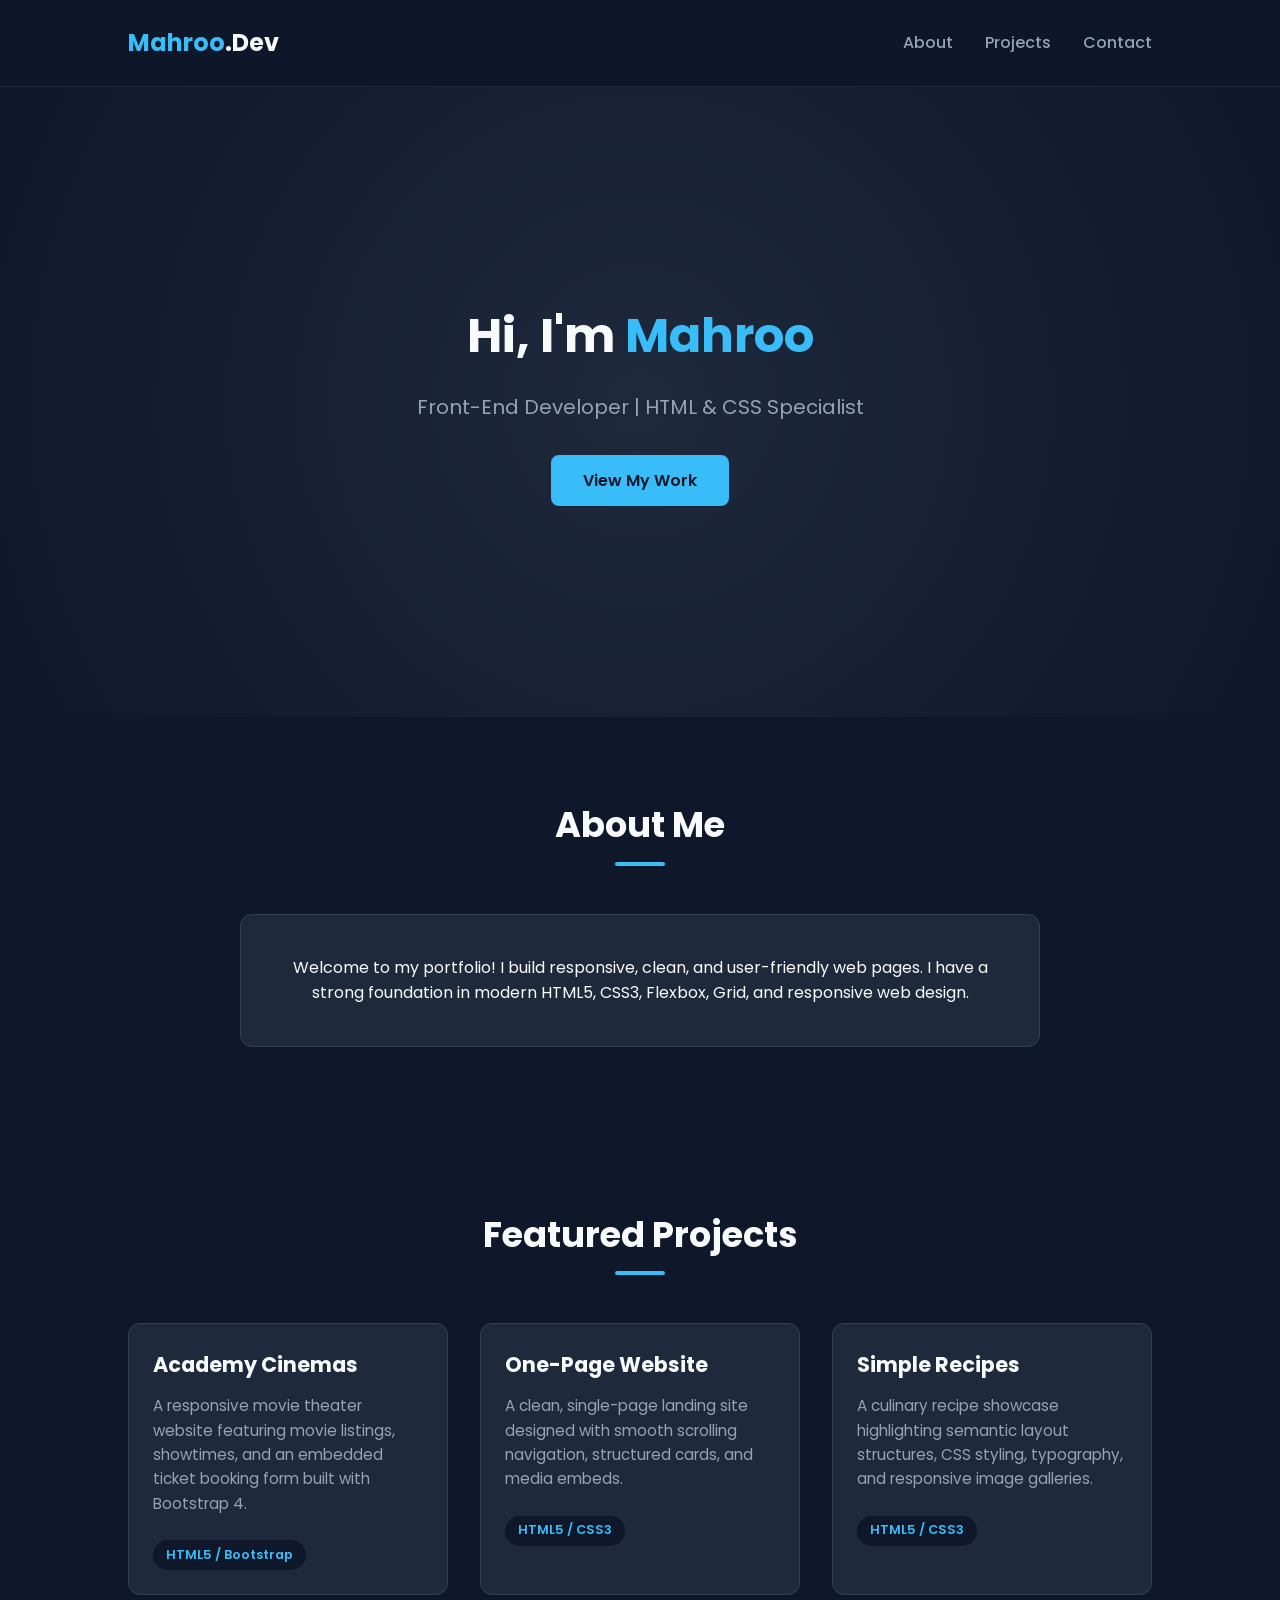
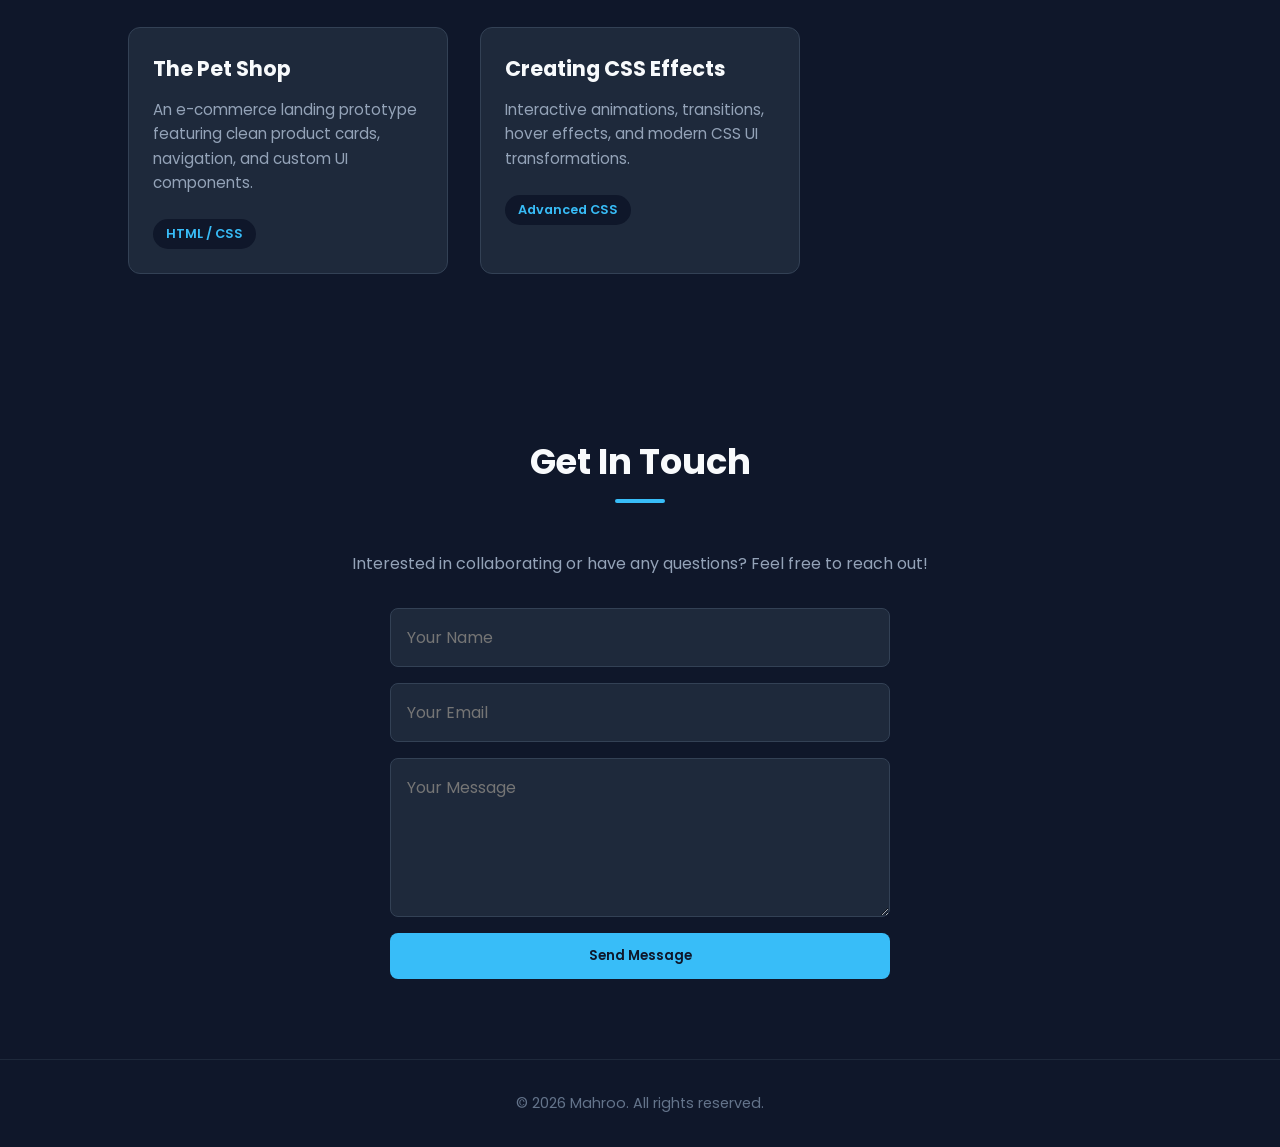
==== Portfolio-Website/index.html @ 2acdfa14 "Add Portfolio Website and update README" ====
<!DOCTYPE html>
<html lang="en">
<head>
    <meta charset="UTF-8">
    <meta name="viewport" content="width=device-width, initial-scale=1.0">
    <title>Mahroo's Portfolio</title>
    <link rel="stylesheet" href="style.css">
    <link href="https://fonts.googleapis.com/css2?family=Poppins:wght@300;400;600;700&display=swap" rel="stylesheet">
</head>
<body>

    <!-- Navbar -->
    <nav class="navbar">
        <div class="logo">Mahroo<span>.Dev</span></div>
        <ul class="nav-links">
            <li><a href="#about">About</a></li>
            <li><a href="#projects">Projects</a></li>
            <li><a href="#contact">Contact</a></li>
        </ul>
    </nav>

    <!-- Hero Section -->
    <header class="hero">
        <div class="hero-content">
            <h1>Hi, I'm <span class="highlight">Mahroo</span></h1>
            <p>Front-End Developer | HTML & CSS Specialist</p>
            <a href="#projects" class="btn">View My Work</a>
        </div>
    </header>

    <!-- About Section -->
    <section id="about" class="about">
        <h2>About Me</h2>
        <div class="about-card">
            <p>
                Welcome to my portfolio! I build responsive, clean, and user-friendly web pages. 
                I have a strong foundation in modern HTML5, CSS3, Flexbox, Grid, and responsive web design.
            </p>
        </div>
    </section>

    <!-- Projects Section -->
    <section id="projects" class="projects">
        <h2>Featured Projects</h2>
        <div class="project-grid">

            <div class="project-card">
                <div class="card-body">
                    <h3>Academy Cinemas</h3>
                    <p>A responsive movie theater website featuring movie listings, showtimes, and an embedded ticket booking form built with Bootstrap 4.</p>
                    <span class="tag">HTML5 / Bootstrap</span>
                </div>
            </div>

            <div class="project-card">
                <div class="card-body">
                    <h3>One-Page Website</h3>
                    <p>A clean, single-page landing site designed with smooth scrolling navigation, structured cards, and media embeds.</p>
                    <span class="tag">HTML5 / CSS3</span>
                </div>
            </div>

            <div class="project-card">
                <div class="card-body">
                    <h3>Simple Recipes</h3>
                    <p>A culinary recipe showcase highlighting semantic layout structures, CSS styling, typography, and responsive image galleries.</p>
                    <span class="tag">HTML5 / CSS3</span>
                </div>
            </div>

            <div class="project-card">
                <div class="card-body">
                    <h3>The Pet Shop</h3>
                    <p>An e-commerce landing prototype featuring clean product cards, navigation, and custom UI components.</p>
                    <span class="tag">HTML / CSS</span>
                </div>
            </div>

            <div class="project-card">
                <div class="card-body">
                    <h3>Creating CSS Effects</h3>
                    <p>Interactive animations, transitions, hover effects, and modern CSS UI transformations.</p>
                    <span class="tag">Advanced CSS</span>
                </div>
            </div>

        </div>
    </section>

    <!-- Contact Section -->
    <section id="contact" class="contact">
        <h2>Get In Touch</h2>
        <p>Interested in collaborating or have any questions? Feel free to reach out!</p>
        <form class="contact-form" onsubmit="event.preventDefault(); alert('Message sent successfully!');">
            <input type="text" placeholder="Your Name" required>
            <input type="email" placeholder="Your Email" required>
            <textarea rows="5" placeholder="Your Message" required></textarea>
            <button type="submit" class="btn">Send Message</button>
        </form>
    </section>

    <!-- Footer -->
    <footer>
        <p>&copy; 2026 Mahroo. All rights reserved.</p>
    </footer>

</body>
</html>
---- Portfolio-Website/style.css ----
* {
    margin: 0;
    padding: 0;
    box-sizing: border-box;
    font-family: 'Poppins', sans-serif;
    scroll-behavior: smooth;
}

body {
    background-color: #0f172a;
    color: #f8fafc;
    line-height: 1.6;
}

/* Navbar */
.navbar {
    display: flex;
    justify-content: space-between;
    align-items: center;
    padding: 1.5rem 10%;
    background: rgba(15, 23, 42, 0.95);
    position: sticky;
    top: 0;
    z-index: 100;
    border-bottom: 1px solid #1e293b;
}

.logo {
    font-size: 1.5rem;
    font-weight: 700;
    color: #38bdf8;
}

.logo span {
    color: #f8fafc;
}

.nav-links {
    list-style: none;
    display: flex;
    gap: 2rem;
}

.nav-links a {
    color: #94a3b8;
    text-decoration: none;
    font-weight: 500;
    transition: color 0.3s;
}

.nav-links a:hover {
    color: #38bdf8;
}

/* Hero Section */
.hero {
    min-height: 70vh;
    display: flex;
    justify-content: center;
    align-items: center;
    text-align: center;
    padding: 0 1rem;
    background: radial-gradient(circle at center, #1e293b 0%, #0f172a 100%);
}

.hero h1 {
    font-size: 3rem;
    margin-bottom: 1rem;
}

.highlight {
    color: #38bdf8;
}

.hero p {
    font-size: 1.25rem;
    color: #94a3b8;
    margin-bottom: 2rem;
}

.btn {
    display: inline-block;
    padding: 0.8rem 2rem;
    background-color: #38bdf8;
    color: #0f172a;
    text-decoration: none;
    font-weight: 600;
    border-radius: 8px;
    border: none;
    cursor: pointer;
    transition: transform 0.2s, background 0.3s;
}

.btn:hover {
    background-color: #0ea5e9;
    transform: translateY(-2px);
}

/* Sections */
section {
    padding: 5rem 10%;
}

section h2 {
    font-size: 2.2rem;
    text-align: center;
    margin-bottom: 3rem;
    color: #f8fafc;
    position: relative;
}

section h2::after {
    content: '';
    display: block;
    width: 50px;
    height: 4px;
    background: #38bdf8;
    margin: 8px auto 0;
    border-radius: 2px;
}

/* About Section */
.about-card {
    background: #1e293b;
    padding: 2.5rem;
    border-radius: 12px;
    max-width: 800px;
    margin: 0 auto;
    text-align: center;
    border: 1px solid #334155;
}

/* Projects Section */
.project-grid {
    display: grid;
    grid-template-columns: repeat(auto-fit, minmax(280px, 1fr));
    gap: 2rem;
}

.project-card {
    background: #1e293b;
    border-radius: 12px;
    overflow: hidden;
    border: 1px solid #334155;
    transition: transform 0.3s, border-color 0.3s;
    padding: 1.5rem;
    display: flex;
    flex-direction: column;
    justify-content: space-between;
}

.project-card:hover {
    transform: translateY(-5px);
    border-color: #38bdf8;
}

.card-body h3 {
    font-size: 1.3rem;
    margin-bottom: 0.8rem;
    color: #f8fafc;
}

.card-body p {
    color: #94a3b8;
    font-size: 0.95rem;
    margin-bottom: 1.5rem;
}

.tag {
    display: inline-block;
    padding: 0.3rem 0.8rem;
    background: #0f172a;
    color: #38bdf8;
    border-radius: 20px;
    font-size: 0.8rem;
    font-weight: 600;
}

/* Contact Section */
.contact {
    text-align: center;
}

.contact p {
    color: #94a3b8;
    margin-bottom: 2rem;
}

.contact-form {
    max-width: 500px;
    margin: 0 auto;
    display: flex;
    flex-direction: column;
    gap: 1rem;
}

.contact-form input,
.contact-form textarea {
    width: 100%;
    padding: 1rem;
    background: #1e293b;
    border: 1px solid #334155;
    border-radius: 8px;
    color: #fff;
    outline: none;
    font-size: 1rem;
}

.contact-form input:focus,
.contact-form textarea:focus {
    border-color: #38bdf8;
}

/* Footer */
footer {
    text-align: center;
    padding: 2rem;
    border-top: 1px solid #1e293b;
    color: #64748b;
    font-size: 0.9rem;
}
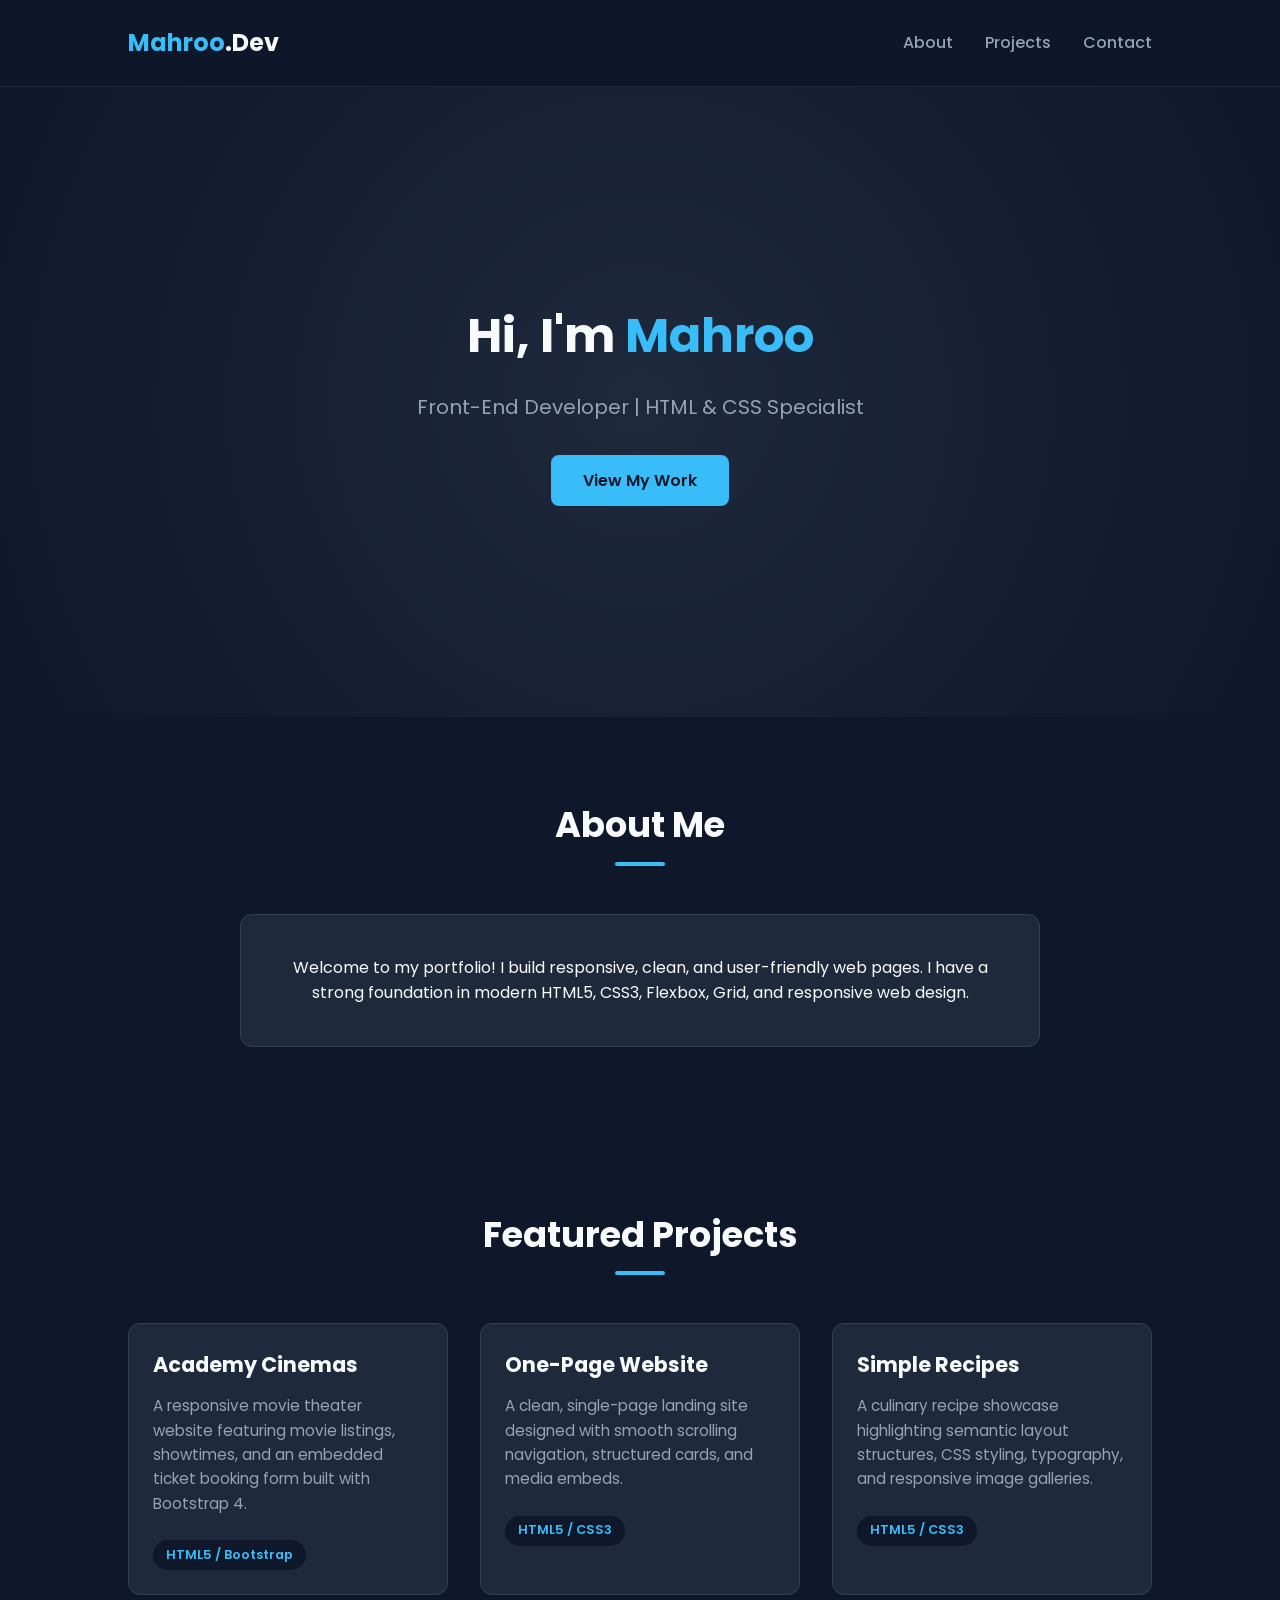
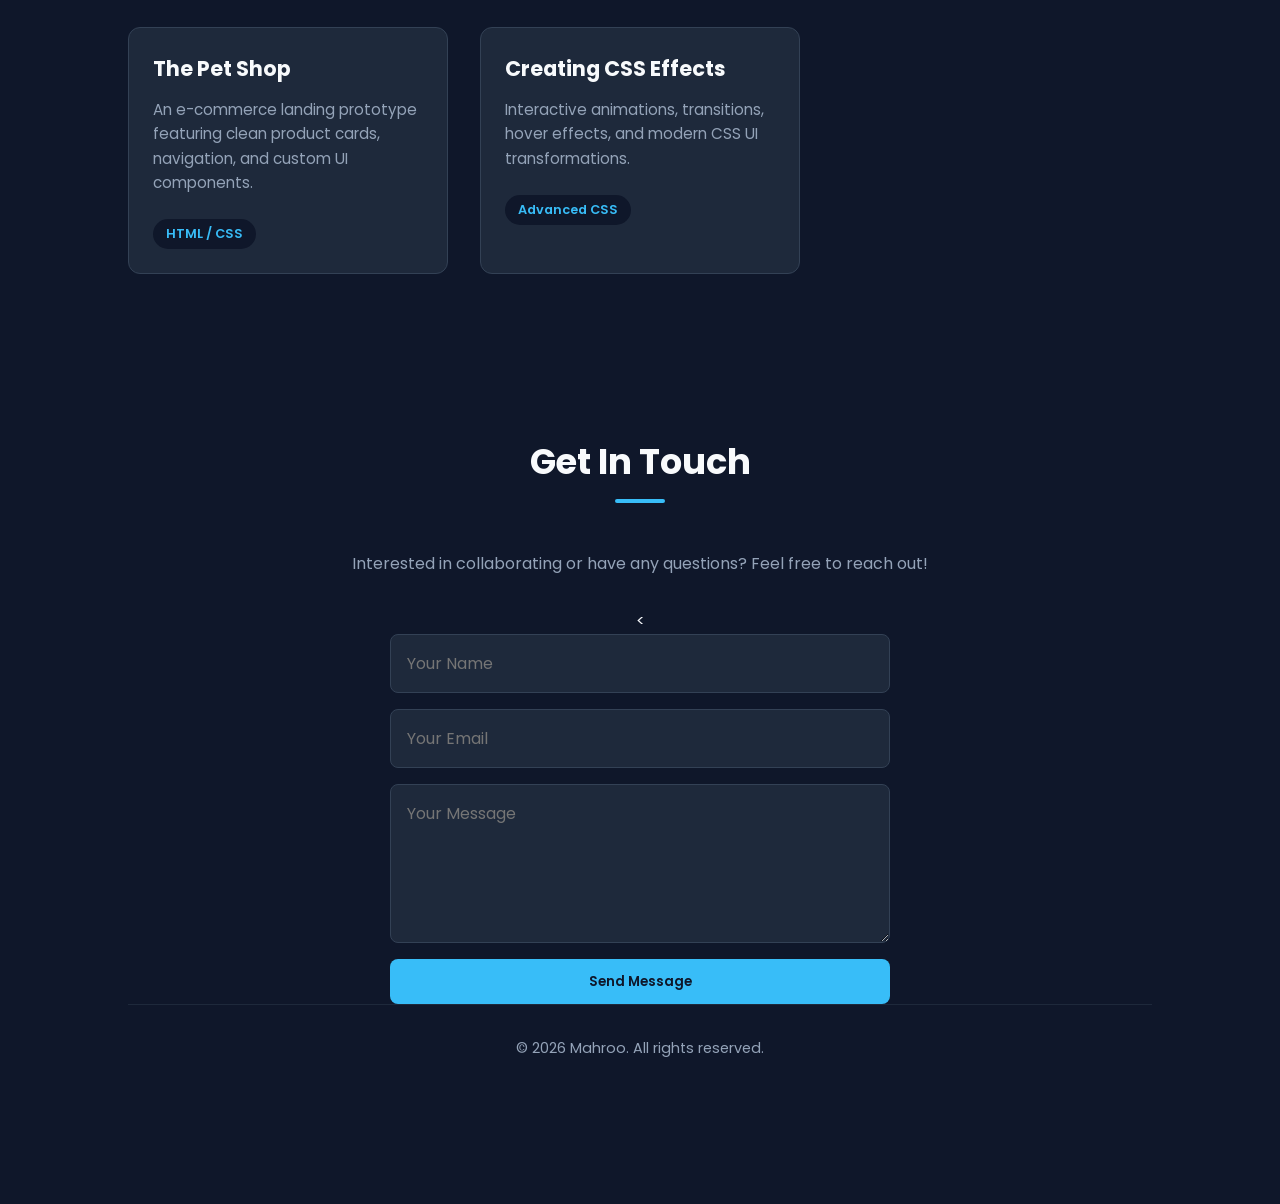
==== commit f44f8944: "Add JavaScript form validation to Portfolio Website Add JavaScript form validation to Portfolio Webs" ====
--- a/Portfolio-Website/index.html
+++ b/Portfolio-Website/index.html
@@ -91,18 +91,20 @@
     <section id="contact" class="contact">
         <h2>Get In Touch</h2>
         <p>Interested in collaborating or have any questions? Feel free to reach out!</p>
-        <form class="contact-form" onsubmit="event.preventDefault(); alert('Message sent successfully!');">
-            <input type="text" placeholder="Your Name" required>
-            <input type="email" placeholder="Your Email" required>
-            <textarea rows="5" placeholder="Your Message" required></textarea>
+<<form name="contactForm" class="contact-form" onsubmit="event.preventDefault(); validateForm();">
+            <input type="text" name="name" placeholder="Your Name" required>
+            <input type="email" name="email" placeholder="Your Email" required>
+            <textarea name="message" rows="5" placeholder="Your Message" required></textarea>
             <button type="submit" class="btn">Send Message</button>
         </form>
-    </section>
 
     <!-- Footer -->
     <footer>
         <p>&copy; 2026 Mahroo. All rights reserved.</p>
     </footer>
 
+<script src="portfolio.js"></script>
+</body>
+<script src="portfolio.js"></script>
 </body>
 </html>
